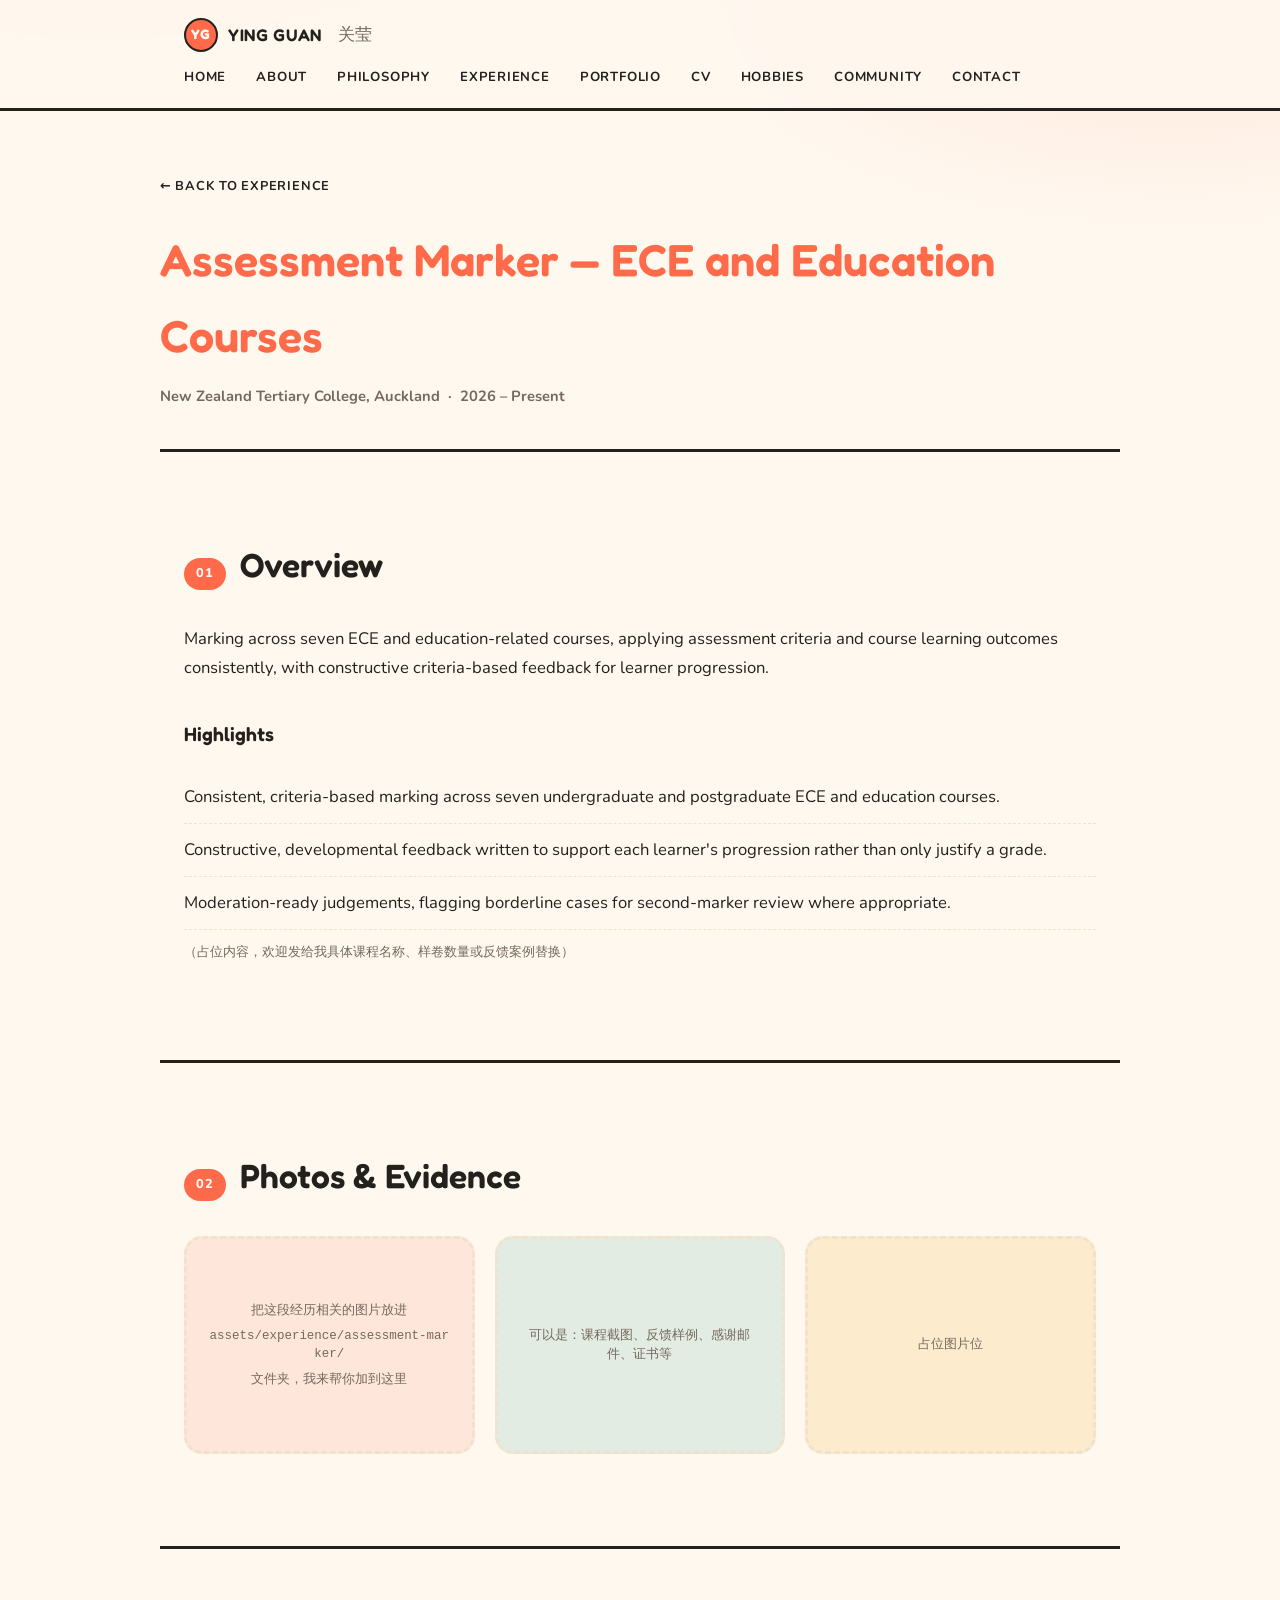
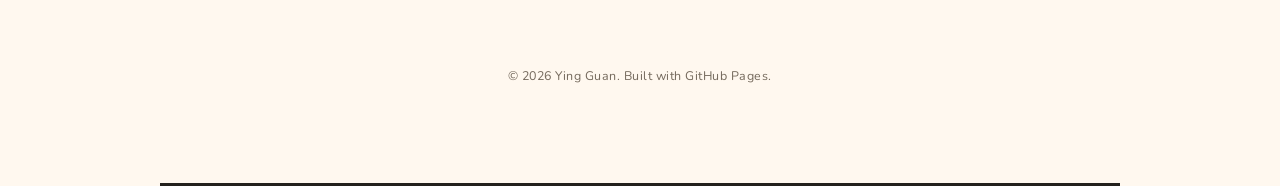
==== experience/assessment-marker.html @ c451be5f "Add vibrant redesign, bilingual toggle, and personal sections - Restyle with a bold, colorful visual" ====
<!DOCTYPE html>
<html lang="en">
<head>
<meta charset="UTF-8">
<meta name="viewport" content="width=device-width, initial-scale=1.0">
<title>Assessment Marker — ECE and Education Courses | Ying Guan</title>
<meta name="description" content="Ying Guan — Assessment Marker, ECE and Education Courses, New Zealand Tertiary College.">
<link rel="preconnect" href="https://fonts.googleapis.com">
<link rel="preconnect" href="https://fonts.gstatic.com" crossorigin>
<link href="https://fonts.googleapis.com/css2?family=Fredoka:wght@500;600;700&family=Nunito:wght@400;500;600;700;800&display=swap" rel="stylesheet">
<link rel="stylesheet" href="../style.css">
</head>
<body>

<header class="site-header">
  <div class="container header-inner">
    <span class="site-title"><span class="site-logo">YG</span>YING GUAN <span class="site-title-cn">关莹</span></span>
    <button class="nav-toggle" id="navToggle" aria-label="Toggle navigation" aria-expanded="false" aria-controls="siteNav">
      <span></span><span></span><span></span>
    </button>
    <nav id="siteNav">
      <a href="../index.html#home">Home</a>
      <a href="../index.html#about">About</a>
      <a href="../index.html#philosophy">Philosophy</a>
      <a href="../index.html#experience">Experience</a>
      <a href="../index.html#portfolio">Portfolio</a>
      <a href="../index.html#cv">CV</a>
      <a href="../index.html#hobbies">Hobbies</a>
      <a href="../index.html#community">Community</a>
      <a href="../index.html#contact">Contact</a>
    </nav>
  </div>
</header>

<section class="container detail-hero">
  <a class="breadcrumb" href="../index.html#experience">&larr; Back to Experience</a>
  <h1>Assessment Marker — ECE and Education Courses</h1>
  <p class="detail-meta">New Zealand Tertiary College, Auckland &nbsp;·&nbsp; 2026 – Present</p>
</section>

<section class="container section">
  <h2><span class="num">01</span> Overview</h2>
  <p>
    Marking across seven ECE and education-related courses, applying assessment criteria and course
    learning outcomes consistently, with constructive criteria-based feedback for learner progression.
  </p>

  <h3 style="margin-top:36px;">Highlights</h3>
  <ul class="achievements-list">
    <li>Consistent, criteria-based marking across seven undergraduate and postgraduate ECE and education courses.</li>
    <li>Constructive, developmental feedback written to support each learner's progression rather than only justify a grade.</li>
    <li>Moderation-ready judgements, flagging borderline cases for second-marker review where appropriate.</li>
    <li class="hint">（占位内容，欢迎发给我具体课程名称、样卷数量或反馈案例替换）</li>
  </ul>
</section>

<section class="container section">
  <h2><span class="num">02</span> Photos &amp; Evidence</h2>
  <div class="gallery-grid">
    <div class="gallery-placeholder">
      <span>把这段经历相关的图片放进</span>
      <code>assets/experience/assessment-marker/</code>
      <span>文件夹，我来帮你加到这里</span>
    </div>
    <div class="gallery-placeholder">可以是：课程截图、反馈样例、感谢邮件、证书等</div>
    <div class="gallery-placeholder">占位图片位</div>
  </div>
</section>

<footer class="container section">
  <p class="footer-note">&copy; <span id="year"></span> Ying Guan. Built with GitHub Pages.</p>
</footer>

<script>
  document.getElementById('year').textContent = new Date().getFullYear();

  const navToggle = document.getElementById('navToggle');
  const siteNav = document.getElementById('siteNav');
  navToggle.addEventListener('click', () => {
    const isOpen = siteNav.classList.toggle('is-open');
    navToggle.setAttribute('aria-expanded', String(isOpen));
  });
  siteNav.querySelectorAll('a').forEach(link => {
    link.addEventListener('click', () => {
      siteNav.classList.remove('is-open');
      navToggle.setAttribute('aria-expanded', 'false');
    });
  });
</script>

</body>
</html>
---- style.css ----
:root {
  --bg: #fff8ef;
  --bg-alt: #fff1de;
  --ink: #23211d;
  --muted: #74695c;
  --border: #f0e2cd;
  --max-width: 960px;

  --coral: #ff6b4a;
  --coral-soft: rgba(255, 107, 74, 0.12);
  --mint: #159e8b;
  --mint-soft: rgba(21, 158, 139, 0.12);
  --sunny: #e8a300;
  --sunny-soft: rgba(232, 163, 0, 0.14);
  --sky: #2f8fe0;
  --sky-soft: rgba(47, 143, 224, 0.12);
  --berry: #c23d84;
  --berry-soft: rgba(194, 61, 132, 0.12);

  --accent: var(--coral);
  --accent-soft: var(--coral-soft);

  --font-display: "Fredoka", "Baloo 2", "PingFang SC", "Microsoft YaHei", sans-serif;
  --font-body: "Nunito", "Segoe UI", "PingFang SC", "Microsoft YaHei", system-ui, sans-serif;
  --font-ui: "Nunito", "Segoe UI", "PingFang SC", "Microsoft YaHei", system-ui, sans-serif;
}

* { box-sizing: border-box; }

body {
  margin: 0;
  font-family: var(--font-body);
  color: var(--ink);
  background:
    radial-gradient(900px 420px at 8% -10%, var(--sunny-soft), transparent 60%),
    radial-gradient(900px 420px at 92% 0%, var(--coral-soft), transparent 55%),
    var(--bg);
  line-height: 1.7;
  font-size: 1.04rem;
}

h1, h2, h3 {
  font-family: var(--font-display);
  font-weight: 600;
}

.container {
  max-width: var(--max-width);
  margin: 0 auto;
  padding: 0 24px;
}

a {
  color: var(--coral);
}

.site-header {
  border-bottom: 3px solid var(--ink);
  background: rgba(255, 248, 239, 0.9);
  backdrop-filter: blur(8px);
  position: sticky;
  top: 0;
  z-index: 10;
}

.header-inner {
  display: flex;
  justify-content: space-between;
  align-items: center;
  padding: 18px 24px;
  flex-wrap: wrap;
  gap: 10px;
}

.site-title {
  display: inline-flex;
  align-items: center;
  gap: 10px;
  font-family: var(--font-display);
  font-weight: 600;
  letter-spacing: 0.04em;
  font-size: 1.05rem;
}

.site-logo {
  display: inline-flex;
  align-items: center;
  justify-content: center;
  width: 34px;
  height: 34px;
  border-radius: 50%;
  background: var(--coral);
  color: #fffaf3;
  font-family: var(--font-display);
  font-weight: 700;
  font-size: 0.85rem;
  letter-spacing: 0.02em;
  border: 2.5px solid var(--ink);
  flex-shrink: 0;
}

.lang-toggle {
  font-family: var(--font-ui);
  font-weight: 800;
  font-size: 0.76rem;
  letter-spacing: 0.04em;
  color: var(--ink);
  background: var(--bg-alt);
  border: 2px solid var(--ink);
  border-radius: 999px;
  padding: 6px 14px;
  cursor: pointer;
  margin-left: 10px;
  transition: transform 0.15s ease, background 0.15s ease;
}

.lang-toggle:hover {
  background: var(--sunny);
  transform: translateY(-1px);
}

.identity-badge {
  display: inline-flex;
  align-items: center;
  gap: 6px;
  font-family: var(--font-ui);
  font-weight: 700;
  font-size: 0.8rem;
  color: var(--mint);
  background: var(--mint-soft);
  padding: 5px 14px;
  border-radius: 999px;
  margin: 0 0 18px;
}

/* Language toggle (index.html only) */

.lang-zh {
  display: none;
}

.lang-en.lang-block {
  display: block;
}

.lang-en:not(.lang-block) {
  display: inline;
}

body.zh-mode .lang-en {
  display: none;
}

body.zh-mode .lang-zh.lang-block {
  display: block;
}

body.zh-mode .lang-zh:not(.lang-block) {
  display: inline;
}

.site-title-cn {
  color: var(--muted);
  font-weight: 400;
  letter-spacing: 0;
  margin-left: 6px;
  font-family: var(--font-body);
}

nav a {
  position: relative;
  font-family: var(--font-ui);
  font-weight: 700;
  color: var(--ink);
  text-decoration: none;
  margin-left: 26px;
  font-size: 0.82rem;
  letter-spacing: 0.06em;
  text-transform: uppercase;
  transition: color 0.2s ease;
}

nav a:first-child { margin-left: 0; }

nav a::after {
  content: "";
  position: absolute;
  left: 0;
  right: 100%;
  bottom: -4px;
  height: 3px;
  border-radius: 3px;
  background: var(--coral);
  transition: right 0.25s ease;
}

nav a:hover,
nav a.active {
  color: var(--coral);
}

nav a:hover::after,
nav a.active::after {
  right: 0;
}

.nav-toggle {
  display: none;
  flex-direction: column;
  justify-content: center;
  gap: 5px;
  width: 38px;
  height: 38px;
  padding: 0;
  background: var(--bg-alt);
  border: 2px solid var(--ink);
  border-radius: 10px;
  cursor: pointer;
}

.nav-toggle span {
  display: block;
  width: 18px;
  height: 3px;
  margin: 0 auto;
  background: var(--ink);
  border-radius: 2px;
  transition: transform 0.2s ease, opacity 0.2s ease;
}

.nav-toggle[aria-expanded="true"] span:nth-child(1) {
  transform: translateY(7px) rotate(45deg);
}

.nav-toggle[aria-expanded="true"] span:nth-child(2) {
  opacity: 0;
}

.nav-toggle[aria-expanded="true"] span:nth-child(3) {
  transform: translateY(-7px) rotate(-45deg);
}

@media (max-width: 720px) {
  .nav-toggle {
    display: flex;
  }

  #siteNav {
    display: none;
    width: 100%;
    order: 3;
    flex-direction: column;
    padding-top: 8px;
  }

  #siteNav.is-open {
    display: flex;
  }

  #siteNav a {
    margin-left: 0;
    padding: 14px 4px;
    border-bottom: 1px dashed var(--border);
  }

  #siteNav a:last-child {
    border-bottom: none;
  }

  #siteNav a::after {
    display: none;
  }
}

.hero {
  padding: 110px 0 84px;
  text-align: center;
  border-bottom: 3px solid var(--ink);
  scroll-margin-top: 120px;
}

.hero-photo {
  display: block;
  width: 132px;
  height: 132px;
  margin: 0 auto 28px;
  border-radius: 50%;
  object-fit: cover;
  border: 4px solid var(--ink);
  box-shadow: 5px 6px 0 var(--coral);
}

.eyebrow {
  display: inline-block;
  font-family: var(--font-ui);
  font-weight: 700;
  color: var(--ink);
  background: var(--sunny);
  text-transform: uppercase;
  letter-spacing: 0.1em;
  font-size: 0.76rem;
  padding: 6px 16px;
  border-radius: 999px;
  margin: 0 0 24px;
}

.hero h1 {
  font-size: clamp(2.8rem, 7vw, 5rem);
  font-weight: 600;
  margin: 0 0 20px;
  letter-spacing: 0.01em;
  color: var(--coral);
}

.affiliation {
  font-family: var(--font-ui);
  font-weight: 700;
  color: var(--ink);
  margin: 0 0 26px;
  font-size: 1rem;
}

.tagline {
  max-width: 620px;
  margin: 0 auto 40px;
  color: var(--muted);
  font-size: 1.15rem;
  line-height: 1.6;
}

.hero-actions {
  display: flex;
  justify-content: center;
  gap: 16px;
  flex-wrap: wrap;
}

.btn {
  font-family: var(--font-ui);
  display: inline-block;
  padding: 14px 32px;
  text-decoration: none;
  border-radius: 999px;
  font-size: 0.88rem;
  font-weight: 700;
  letter-spacing: 0.05em;
  text-transform: uppercase;
  transition: transform 0.15s ease, box-shadow 0.15s ease, background 0.15s ease;
  border: 3px solid var(--ink);
}

.btn-primary {
  background: var(--coral);
  color: #fffaf3;
}

.btn-primary:hover {
  transform: translateY(-2px);
  box-shadow: 3px 4px 0 var(--ink);
}

.btn-ghost {
  border-color: var(--ink);
  background: transparent;
  color: var(--ink);
}

.btn-ghost:hover {
  transform: translateY(-2px);
  background: var(--sunny);
  box-shadow: 3px 4px 0 var(--ink);
}

.section {
  padding: 84px 24px;
  border-bottom: 3px solid var(--ink);
  scroll-margin-top: 120px;
}

.section h2 {
  font-size: 2.1rem;
  font-weight: 600;
  margin-top: 0;
  margin-bottom: 32px;
  display: flex;
  align-items: baseline;
  gap: 14px;
}

.num {
  font-family: var(--font-ui);
  font-weight: 800;
  color: #fffaf3;
  background: var(--coral);
  font-size: 0.8rem;
  letter-spacing: 0.06em;
  border-radius: 999px;
  padding: 5px 12px;
}

#about .num { background: var(--coral); }
#philosophy .num { background: var(--mint); }
#experience .num { background: var(--sunny); color: var(--ink); }
#portfolio .num { background: var(--sky); }
#cv .num { background: var(--berry); }
#hobbies .num { background: var(--coral); }
#community .num { background: var(--mint); }
#contact .num { background: var(--sunny); color: var(--ink); }

.portfolio-grid {
  display: grid;
  grid-template-columns: repeat(auto-fit, minmax(280px, 1fr));
  gap: 22px;
}

.p-card {
  background: var(--bg-alt);
  border: 3px solid var(--ink);
  border-radius: 18px;
  padding: 26px 26px 22px;
  transition: transform 0.15s ease, box-shadow 0.15s ease;
}

.p-card:hover {
  transform: translateY(-3px);
  box-shadow: 4px 5px 0 var(--ink);
}

.p-card:nth-child(4n+1) { background: var(--coral-soft); }
.p-card:nth-child(4n+2) { background: var(--mint-soft); }
.p-card:nth-child(4n+3) { background: var(--sunny-soft); }
.p-card:nth-child(4n+4) { background: var(--sky-soft); }

.p-card:hover h3 {
  color: var(--coral);
}

.p-card-placeholder {
  border-style: dashed;
}

.p-tag {
  font-family: var(--font-ui);
  font-weight: 700;
  display: inline-block;
  color: #fffaf3;
  background: var(--ink);
  font-size: 0.7rem;
  text-transform: uppercase;
  letter-spacing: 0.1em;
  padding: 5px 12px;
  border-radius: 999px;
  margin-bottom: 14px;
}

.p-card h3 {
  margin: 0 0 10px;
  font-size: 1.25rem;
  font-weight: 600;
  transition: color 0.2s ease;
}

.p-meta {
  font-family: var(--font-ui);
  font-weight: 600;
  color: var(--muted);
  font-size: 0.86rem;
  margin: 0 0 8px;
}

.hint {
  font-family: var(--font-ui);
  color: var(--muted);
  font-size: 0.8rem;
}

.philosophy-motto {
  font-family: var(--font-display);
  font-size: clamp(1.5rem, 3.6vw, 2.2rem);
  font-weight: 600;
  text-align: center;
  color: var(--coral);
  line-height: 1.5;
  margin: 0 0 44px;
}

.timeline {
  display: flex;
  flex-direction: column;
  gap: 26px;
}

.t-item {
  --tcolor: var(--coral);
  display: grid;
  grid-template-columns: 140px 1fr;
  gap: 20px;
  padding: 4px 0 26px 20px;
  border-bottom: 1px dashed var(--border);
  border-left: 5px solid var(--tcolor);
}

.t-item:nth-child(4n+1) { --tcolor: var(--coral); }
.t-item:nth-child(4n+2) { --tcolor: var(--mint); }
.t-item:nth-child(4n+3) { --tcolor: var(--sunny); }
.t-item:nth-child(4n+4) { --tcolor: var(--sky); }

.t-item:last-child {
  border-bottom: none;
  padding-bottom: 0;
}

.t-meta {
  font-family: var(--font-ui);
  font-weight: 700;
  color: var(--ink);
  font-size: 0.8rem;
  letter-spacing: 0.04em;
  white-space: nowrap;
}

.t-body h3 {
  margin: 0 0 6px;
  font-size: 1.25rem;
  font-weight: 600;
}

.t-body h3 a {
  color: inherit;
  text-decoration: none;
  border-bottom: 2px solid transparent;
  transition: color 0.2s ease, border-color 0.2s ease;
}

.t-body h3 a:hover,
.t-body h3 a:focus-visible {
  color: var(--coral);
  border-color: var(--coral);
}

.t-body p {
  margin: 6px 0 0;
}

.btn-details {
  display: inline-flex;
  align-items: center;
  gap: 6px;
  margin-top: 14px;
  padding: 8px 18px;
  font-family: var(--font-ui);
  font-weight: 700;
  font-size: 0.78rem;
  letter-spacing: 0.04em;
  text-transform: uppercase;
  text-decoration: none;
  color: #fffaf3;
  background: var(--tcolor, var(--coral));
  border: 2px solid var(--ink);
  border-radius: 999px;
  transition: transform 0.15s ease, box-shadow 0.15s ease;
}

.btn-details:hover,
.btn-details:focus-visible {
  transform: translateY(-2px);
  box-shadow: 2px 3px 0 var(--ink);
}

.cv-block {
  margin-bottom: 36px;
}

.cv-block h3 {
  font-family: var(--font-ui);
  font-weight: 800;
  font-size: 0.92rem;
  text-transform: uppercase;
  letter-spacing: 0.1em;
  color: var(--sky);
  margin: 0 0 14px;
}

.cv-list {
  list-style: none;
  padding: 0;
  margin: 0;
}

.cv-list li {
  padding: 10px 0;
  border-bottom: 1px dashed var(--border);
}

.cv-list li:last-child {
  border-bottom: none;
}

.cv-list-grid {
  display: grid;
  grid-template-columns: repeat(auto-fit, minmax(240px, 1fr));
  gap: 4px 24px;
}

.cv-list-grid li {
  border-bottom: none;
  padding: 6px 0;
}

@media (max-width: 560px) {
  .t-item {
    grid-template-columns: 1fr;
    gap: 6px;
  }
}

footer {
  text-align: center;
  color: var(--muted);
}

footer h2 {
  justify-content: center;
}

footer a {
  font-weight: 700;
}

.footer-note {
  font-family: var(--font-ui);
  font-size: 0.78rem;
  margin-top: 32px;
  letter-spacing: 0.04em;
}

/* Experience detail pages (experience/*.html) */

.breadcrumb {
  font-family: var(--font-ui);
  font-weight: 700;
  font-size: 0.8rem;
  letter-spacing: 0.06em;
  text-transform: uppercase;
  color: var(--ink);
  text-decoration: none;
  display: inline-block;
  margin-bottom: 24px;
}

.breadcrumb:hover {
  color: var(--coral);
}

.detail-hero {
  padding: 60px 0 40px;
  border-bottom: 3px solid var(--ink);
}

.detail-hero h1 {
  font-size: clamp(2rem, 4.5vw, 2.8rem);
  margin: 0 0 10px;
  color: var(--coral);
}

.detail-meta {
  font-family: var(--font-ui);
  font-weight: 700;
  color: var(--muted);
  font-size: 0.92rem;
  margin: 0;
}

.detail-meta .t-meta {
  white-space: normal;
}

.gallery-grid {
  display: grid;
  grid-template-columns: repeat(auto-fit, minmax(220px, 1fr));
  gap: 20px;
  margin: 24px 0 8px;
}

.gallery-placeholder {
  aspect-ratio: 4 / 3;
  border: 3px dashed var(--border);
  border-radius: 18px;
  background: var(--bg-alt);
  display: flex;
  flex-direction: column;
  align-items: center;
  justify-content: center;
  gap: 6px;
  text-align: center;
  padding: 20px;
  color: var(--muted);
  font-family: var(--font-ui);
  font-size: 0.82rem;
  line-height: 1.5;
}

.gallery-placeholder:nth-child(3n+1) { background: var(--coral-soft); }
.gallery-placeholder:nth-child(3n+2) { background: var(--mint-soft); }
.gallery-placeholder:nth-child(3n+3) { background: var(--sunny-soft); }

.gallery-placeholder code {
  font-size: 0.78rem;
  word-break: break-all;
}

.gallery-photo {
  display: block;
  width: 100%;
  aspect-ratio: 4 / 3;
  object-fit: cover;
  border: 3px solid var(--ink);
  border-radius: 18px;
}

.achievements-list {
  list-style: none;
  padding: 0;
  margin: 16px 0 0;
}

.achievements-list li {
  padding: 12px 0;
  border-bottom: 1px dashed var(--border);
}

.achievements-list li:last-child {
  border-bottom: none;
}

/* Floating section sidebar (index.html only, desktop) */

.side-nav {
  position: fixed;
  top: 50%;
  left: 22px;
  transform: translateY(-50%);
  display: none;
  flex-direction: column;
  gap: 16px;
  z-index: 20;
}

@media (min-width: 1100px) {
  .side-nav {
    display: flex;
  }
}

.side-nav a {
  display: flex;
  flex-direction: row-reverse;
  align-items: center;
  gap: 8px;
  text-decoration: none;
  color: var(--ink);
}

.side-nav a:nth-child(1) { --dotcolor: var(--ink); }
.side-nav a:nth-child(2) { --dotcolor: var(--coral); }
.side-nav a:nth-child(3) { --dotcolor: var(--mint); }
.side-nav a:nth-child(4) { --dotcolor: var(--sunny); }
.side-nav a:nth-child(5) { --dotcolor: var(--sky); }
.side-nav a:nth-child(6) { --dotcolor: var(--berry); }
.side-nav a:nth-child(7) { --dotcolor: var(--coral); }
.side-nav a:nth-child(8) { --dotcolor: var(--mint); }
.side-nav a:nth-child(9) { --dotcolor: var(--sunny); }

.side-dot {
  width: 11px;
  height: 11px;
  border-radius: 50%;
  background: var(--bg-alt);
  border: 2px solid var(--dotcolor, var(--ink));
  transition: transform 0.2s ease, background 0.2s ease;
  flex-shrink: 0;
}

.side-label {
  font-family: var(--font-ui);
  font-weight: 700;
  font-size: 0.7rem;
  text-transform: uppercase;
  letter-spacing: 0.05em;
  opacity: 0;
  transform: translateX(-6px);
  transition: opacity 0.2s ease, transform 0.2s ease;
  white-space: nowrap;
  background: var(--bg-alt);
  color: var(--ink);
  padding: 4px 10px;
  border-radius: 999px;
  border: 2px solid var(--ink);
}

.side-nav a:hover .side-label,
.side-nav a.active .side-label {
  opacity: 1;
  transform: translateX(0);
}

.side-nav a.active .side-dot,
.side-nav a:hover .side-dot {
  background: var(--dotcolor, var(--coral));
  transform: scale(1.25);
}

/* Travel page: world map */

.map-wrap {
  border: 3px solid var(--ink);
  border-radius: 20px;
  background: var(--sky-soft);
  padding: 20px;
  margin: 24px 0 8px;
}

.world-map {
  width: 100%;
  height: auto;
  display: block;
}

.map-continent {
  fill: var(--bg-alt);
  stroke: var(--ink);
  stroke-width: 3;
  stroke-linejoin: round;
}

.map-pin-dot {
  stroke: var(--ink);
  stroke-width: 2.5;
}

.map-pin-label {
  font-family: var(--font-ui);
  font-weight: 800;
  font-size: 15px;
  fill: var(--ink);
}

.map-legend {
  display: flex;
  flex-wrap: wrap;
  gap: 10px 18px;
  margin: 18px 0 0;
  padding: 0;
  list-style: none;
  font-family: var(--font-ui);
  font-weight: 700;
  font-size: 0.82rem;
}

.map-legend li {
  display: flex;
  align-items: center;
  gap: 8px;
}

.map-legend .legend-dot {
  width: 12px;
  height: 12px;
  border-radius: 50%;
  border: 2px solid var(--ink);
  flex-shrink: 0;
}

.country-cities {
  list-style: none;
  padding: 0;
  margin: 10px 0 0;
  display: flex;
  flex-wrap: wrap;
  gap: 6px 8px;
}

.country-cities li {
  font-family: var(--font-ui);
  font-size: 0.78rem;
  font-weight: 700;
  background: var(--bg-alt);
  border: 2px solid var(--ink);
  border-radius: 999px;
  padding: 3px 10px;
}

.country-cities li.tbd {
  font-weight: 600;
  color: var(--muted);
  background: transparent;
  border-style: dashed;
}
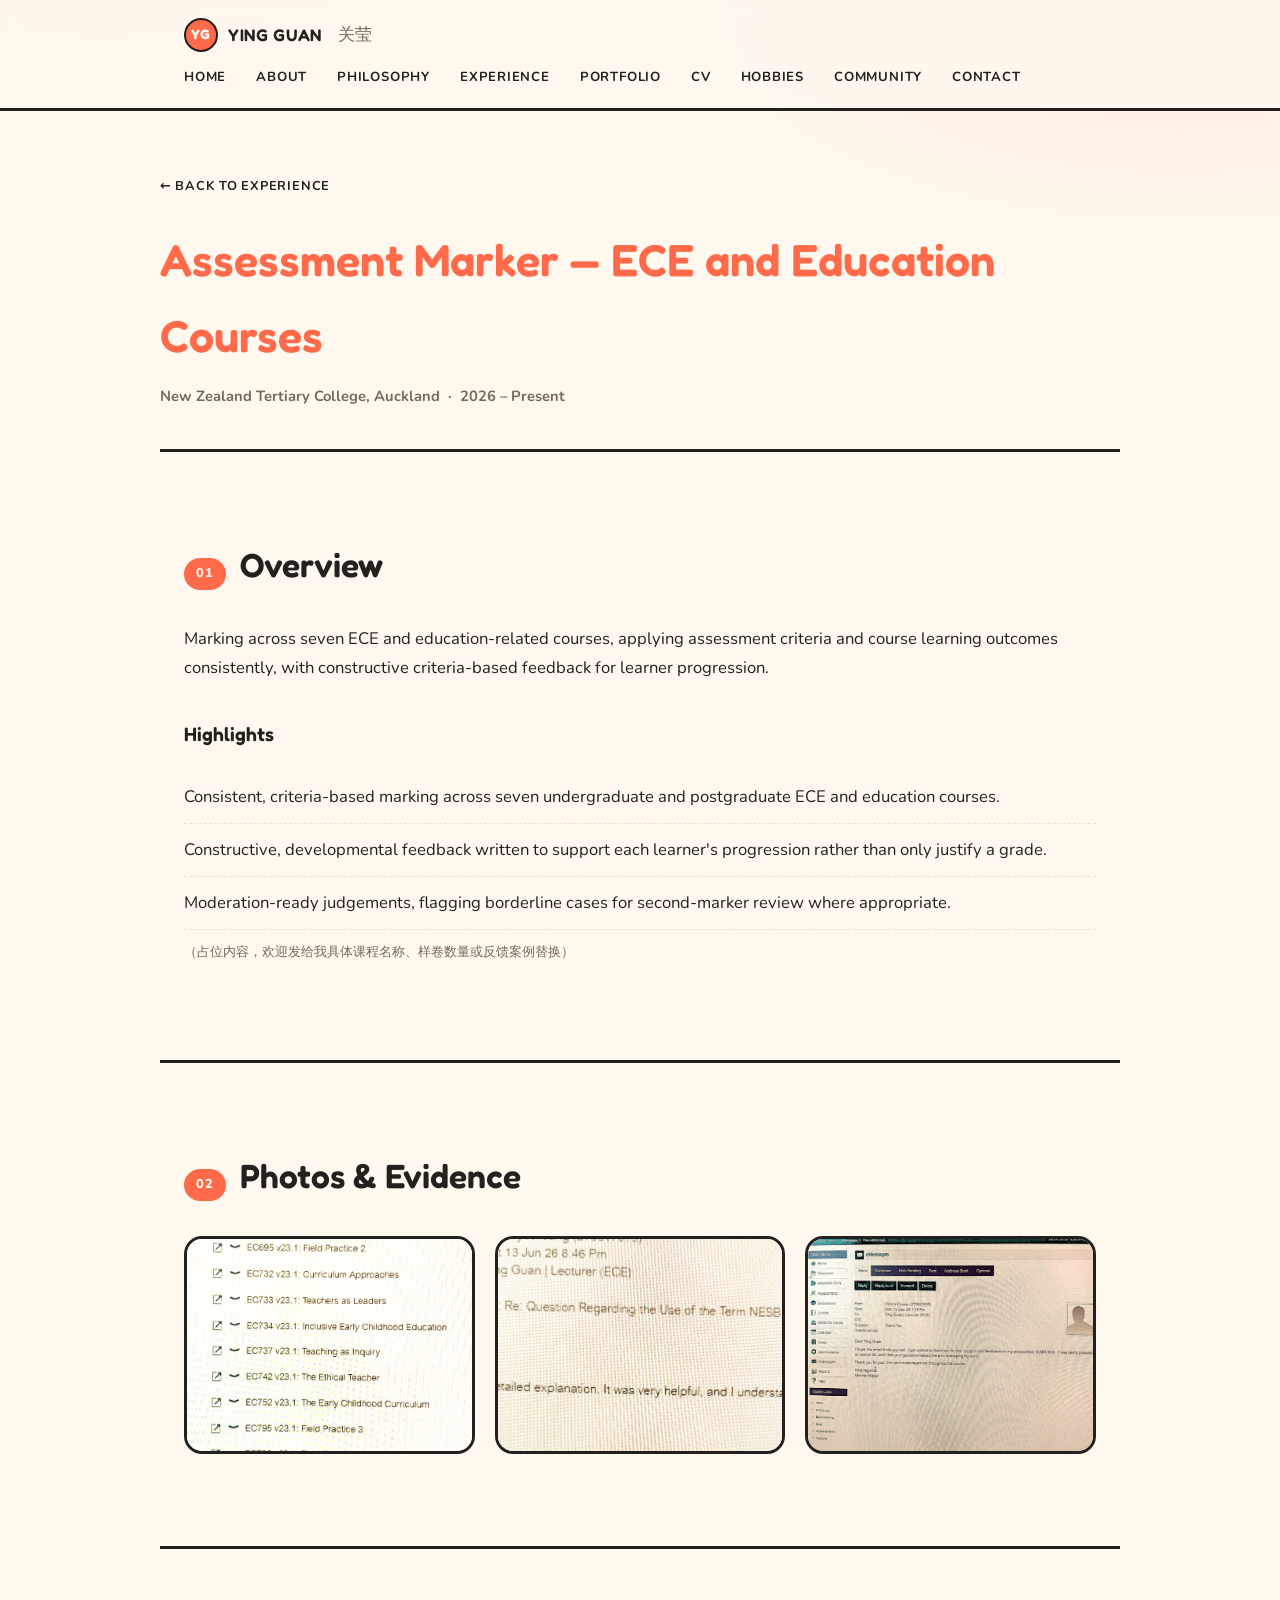
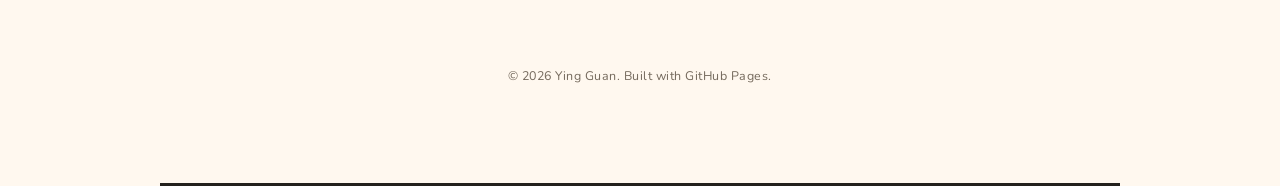
==== commit ac91a999: "Update travel photo galleries with new curated photos Replaces old placeholder/missing travel photos" ====
--- a/experience/assessment-marker.html
+++ b/experience/assessment-marker.html
@@ -57,13 +57,9 @@
 <section class="container section">
   <h2><span class="num">02</span> Photos &amp; Evidence</h2>
   <div class="gallery-grid">
-    <div class="gallery-placeholder">
-      <span>把这段经历相关的图片放进</span>
-      <code>assets/experience/assessment-marker/</code>
-      <span>文件夹，我来帮你加到这里</span>
-    </div>
-    <div class="gallery-placeholder">可以是：课程截图、反馈样例、感谢邮件、证书等</div>
-    <div class="gallery-placeholder">占位图片位</div>
+    <img class="gallery-photo" src="../assets/experience/assessment-marker/1.jpg" alt="Assessment marking evidence" loading="lazy">
+    <img class="gallery-photo" src="../assets/experience/assessment-marker/2.jpg" alt="Assessment marking evidence" loading="lazy">
+    <img class="gallery-photo" src="../assets/experience/assessment-marker/3.jpg" alt="Assessment marking evidence" loading="lazy">
   </div>
 </section>
 
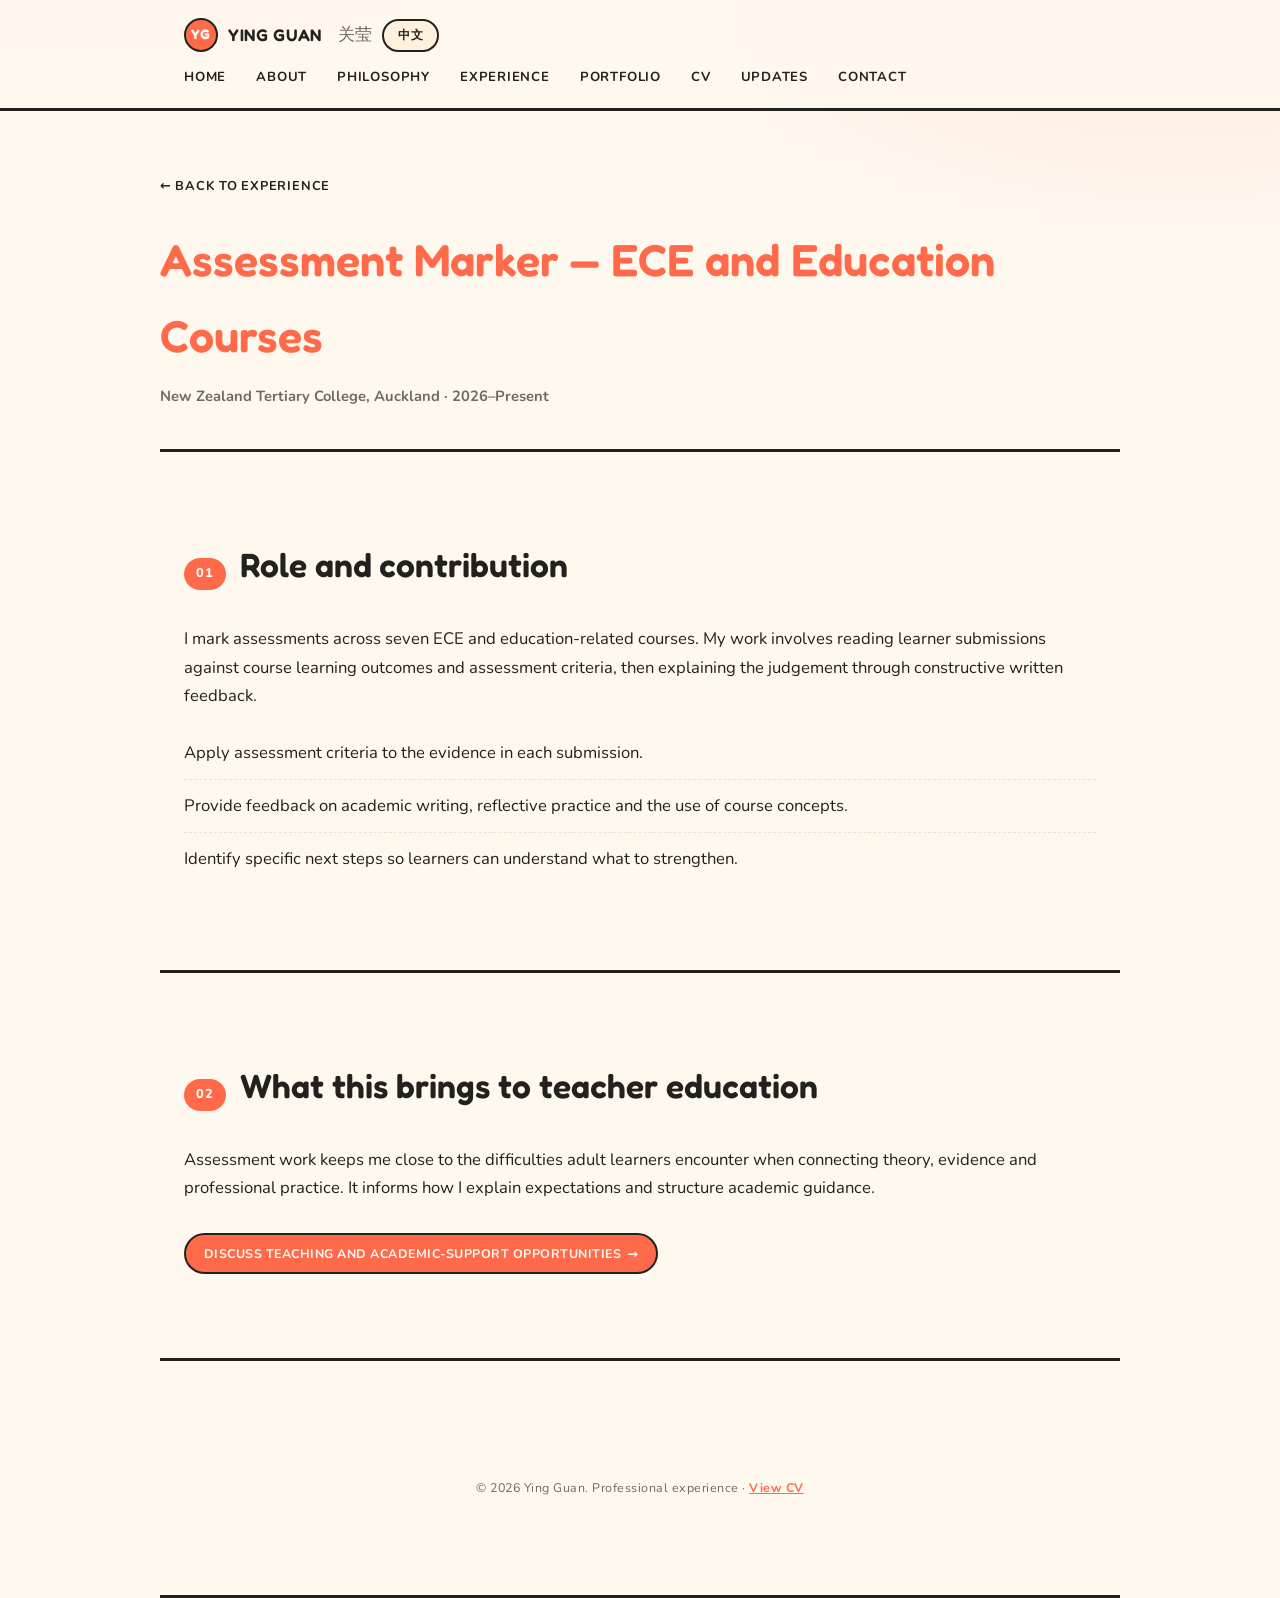
==== commit a90ff16c: "Align public website with teacher education career and current PhD status" ====
--- a/experience/assessment-marker.html
+++ b/experience/assessment-marker.html
@@ -4,85 +4,71 @@
 <meta charset="UTF-8">
 <meta name="viewport" content="width=device-width, initial-scale=1.0">
 <title>Assessment Marker — ECE and Education Courses | Ying Guan</title>
-<meta name="description" content="Ying Guan — Assessment Marker, ECE and Education Courses, New Zealand Tertiary College.">
+<meta name="description" content="Ying Guan: Assessment Marker — ECE and Education Courses experience, responsibilities and relevance to teacher education.">
 <link rel="preconnect" href="https://fonts.googleapis.com">
 <link rel="preconnect" href="https://fonts.gstatic.com" crossorigin>
 <link href="https://fonts.googleapis.com/css2?family=Fredoka:wght@500;600;700&family=Nunito:wght@400;500;600;700;800&display=swap" rel="stylesheet">
 <link rel="stylesheet" href="../style.css">
 </head>
 <body>
-
 <header class="site-header">
   <div class="container header-inner">
-    <span class="site-title"><span class="site-logo">YG</span>YING GUAN <span class="site-title-cn">关莹</span></span>
+    <span class="site-title"><span class="site-logo">YG</span>YING GUAN <span class="site-title-cn">关莹</span><button class="lang-toggle" id="langToggle" type="button">中文</button></span>
     <button class="nav-toggle" id="navToggle" aria-label="Toggle navigation" aria-expanded="false" aria-controls="siteNav">
       <span></span><span></span><span></span>
     </button>
     <nav id="siteNav">
-      <a href="../index.html#home">Home</a>
-      <a href="../index.html#about">About</a>
-      <a href="../index.html#philosophy">Philosophy</a>
-      <a href="../index.html#experience">Experience</a>
-      <a href="../index.html#portfolio">Portfolio</a>
-      <a href="../index.html#cv">CV</a>
-      <a href="../index.html#hobbies">Hobbies</a>
-      <a href="../index.html#community">Community</a>
-      <a href="../index.html#contact">Contact</a>
+      <a href="../index.html#home"><span class="lang-en">Home</span><span class="lang-zh">首页</span></a>
+      <a href="../index.html#about"><span class="lang-en">About</span><span class="lang-zh">关于我</span></a>
+      <a href="../index.html#philosophy"><span class="lang-en">Philosophy</span><span class="lang-zh">教学理念</span></a>
+      <a href="../index.html#experience"><span class="lang-en">Experience</span><span class="lang-zh">工作经历</span></a>
+      <a href="../index.html#portfolio"><span class="lang-en">Portfolio</span><span class="lang-zh">作品集</span></a>
+      <a href="../index.html#cv"><span class="lang-en">CV</span><span class="lang-zh">简历</span></a>
+      <a href="../index.html#blog"><span class="lang-en">Updates</span><span class="lang-zh">学术动态</span></a>
+      <a href="../index.html#contact"><span class="lang-en">Contact</span><span class="lang-zh">联系方式</span></a>
     </nav>
   </div>
 </header>
-
+<main>
 <section class="container detail-hero">
-  <a class="breadcrumb" href="../index.html#experience">&larr; Back to Experience</a>
-  <h1>Assessment Marker — ECE and Education Courses</h1>
-  <p class="detail-meta">New Zealand Tertiary College, Auckland &nbsp;·&nbsp; 2026 – Present</p>
+  <a class="breadcrumb" href="../index.html#experience">&larr; <span class="lang-en">Back to Experience</span><span class="lang-zh">返回工作经历</span></a>
+  <h1><span class="lang-en">Assessment Marker — ECE and Education Courses</span><span class="lang-zh">课程评估批改教师 · 幼儿教育及教育类课程</span></h1>
+  <p class="detail-meta"><span class="lang-en">New Zealand Tertiary College, Auckland · 2026–Present</span><span class="lang-zh">新西兰高等教育学院，奥克兰 · 2026 年至今</span></p>
 </section>
-
 <section class="container section">
-  <h2><span class="num">01</span> Overview</h2>
-  <p>
-    Marking across seven ECE and education-related courses, applying assessment criteria and course
-    learning outcomes consistently, with constructive criteria-based feedback for learner progression.
-  </p>
-
-  <h3 style="margin-top:36px;">Highlights</h3>
+  <h2><span class="num">01</span> <span class="lang-en">Role and contribution</span><span class="lang-zh">职责与贡献</span></h2>
+  <p><span class="lang-en">I mark assessments across seven ECE and education-related courses. My work involves reading learner submissions against course learning outcomes and assessment criteria, then explaining the judgement through constructive written feedback.</span><span class="lang-zh">我承担七门幼儿教育及教育相关课程的作业评估，依据课程学习成果与评分标准审阅学习者提交的证据，并通过建设性书面反馈说明评判依据。</span></p>
   <ul class="achievements-list">
-    <li>Consistent, criteria-based marking across seven undergraduate and postgraduate ECE and education courses.</li>
-    <li>Constructive, developmental feedback written to support each learner's progression rather than only justify a grade.</li>
-    <li>Moderation-ready judgements, flagging borderline cases for second-marker review where appropriate.</li>
-    <li class="hint">（占位内容，欢迎发给我具体课程名称、样卷数量或反馈案例替换）</li>
+    <li><span class="lang-en">Apply assessment criteria to the evidence in each submission.</span><span class="lang-zh">依据每份作业中的证据应用评分标准。</span></li>
+    <li><span class="lang-en">Provide feedback on academic writing, reflective practice and the use of course concepts.</span><span class="lang-zh">围绕学术写作、反思性实践和课程概念运用提供反馈。</span></li>
+    <li><span class="lang-en">Identify specific next steps so learners can understand what to strengthen.</span><span class="lang-zh">指出具体的改进方向，让学习者理解下一步需要加强什么。</span></li>
   </ul>
 </section>
-
 <section class="container section">
-  <h2><span class="num">02</span> Photos &amp; Evidence</h2>
-  <div class="gallery-grid">
-    <img class="gallery-photo" src="../assets/experience/assessment-marker/1.jpg" alt="Assessment marking evidence" loading="lazy">
-    <img class="gallery-photo" src="../assets/experience/assessment-marker/2.jpg" alt="Assessment marking evidence" loading="lazy">
-    <img class="gallery-photo" src="../assets/experience/assessment-marker/3.jpg" alt="Assessment marking evidence" loading="lazy">
-  </div>
+  <h2><span class="num">02</span> <span class="lang-en">What this brings to teacher education</span><span class="lang-zh">对教师教育的价值</span></h2>
+  <p><span class="lang-en">Assessment work keeps me close to the difficulties adult learners encounter when connecting theory, evidence and professional practice. It informs how I explain expectations and structure academic guidance.</span><span class="lang-zh">评估工作让我持续接触成人学习者在连接理论、证据与专业实践时遇到的困难，也帮助我更清晰地解释课程要求并组织学术指导。</span></p>
+  <a class="btn-details" href="../index.html#contact"><span class="lang-en">Discuss teaching and academic-support opportunities</span><span class="lang-zh">联系洽谈教学与学术支持机会</span> &rarr;</a>
 </section>
-
-<footer class="container section">
-  <p class="footer-note">&copy; <span id="year"></span> Ying Guan. Built with GitHub Pages.</p>
-</footer>
-
+</main>
+<footer class="container section"><p class="footer-note">&copy; <span id="year"></span> Ying Guan. <span class="lang-en">Professional experience</span><span class="lang-zh">职业经历</span> · <a href="../index.html#cv"><span class="lang-en">View CV</span><span class="lang-zh">查看简历</span></a></p></footer>
 <script>
   document.getElementById('year').textContent = new Date().getFullYear();
-
   const navToggle = document.getElementById('navToggle');
   const siteNav = document.getElementById('siteNav');
   navToggle.addEventListener('click', () => {
-    const isOpen = siteNav.classList.toggle('is-open');
-    navToggle.setAttribute('aria-expanded', String(isOpen));
+    navToggle.setAttribute('aria-expanded', String(siteNav.classList.toggle('is-open')));
   });
-  siteNav.querySelectorAll('a').forEach(link => {
-    link.addEventListener('click', () => {
-      siteNav.classList.remove('is-open');
-      navToggle.setAttribute('aria-expanded', 'false');
-    });
+  const langToggle = document.getElementById('langToggle');
+  const setLang = (zh) => {
+    document.body.classList.toggle('zh-mode', zh);
+    document.documentElement.lang = zh ? 'zh-CN' : 'en';
+    langToggle.textContent = zh ? 'EN' : '中文';
+    localStorage.setItem('lang', zh ? 'zh' : 'en');
+  };
+  langToggle.addEventListener('click', () => {
+    setLang(!document.body.classList.contains('zh-mode'));
   });
+  setLang(localStorage.getItem('lang') === 'zh');
 </script>
-
 </body>
 </html>
--- a/style.css
+++ b/style.css
@@ -110,7 +110,6 @@
   border-radius: 999px;
   padding: 6px 14px;
   cursor: pointer;
-  margin-left: 10px;
   transition: transform 0.15s ease, background 0.15s ease;
 }
 
@@ -133,7 +132,7 @@
   margin: 0 0 18px;
 }
 
-/* Language toggle (index.html only) */
+/* Language toggle */
 
 .lang-zh {
   display: none;
@@ -896,3 +895,5 @@
   background: transparent;
   border-style: dashed;
 }
+
+.p-card[id] { scroll-margin-top: 130px; }
